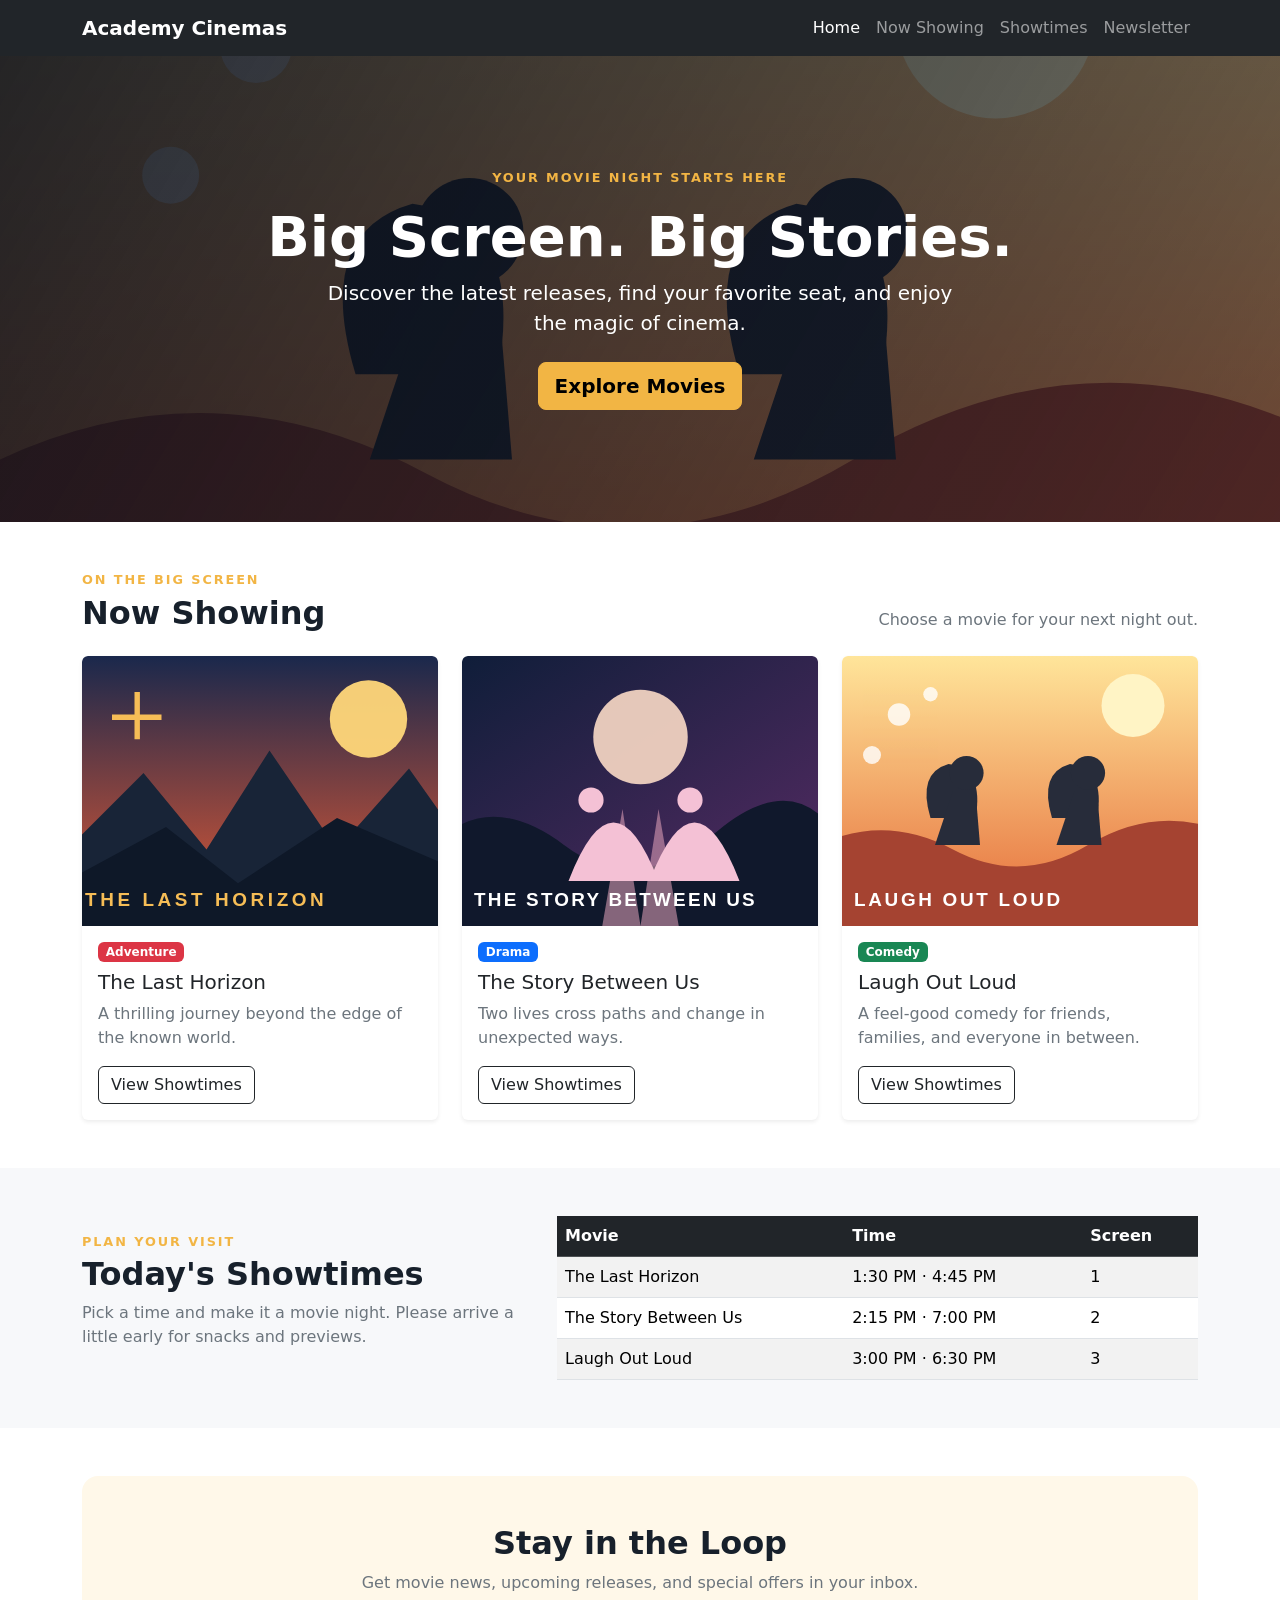
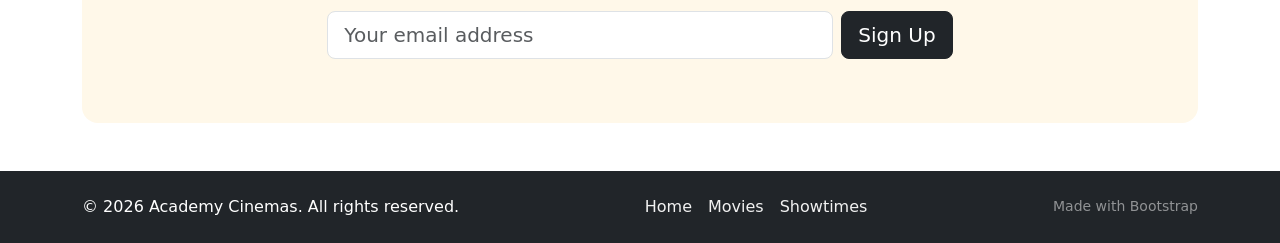
==== Academy-Cinemas-Images-Fixed/index.html @ 25c60b33 "Update Academy Cinemas Bootstrap project with local images" ====
<!doctype html>
<html lang="en">
<head>
  <meta charset="utf-8"><meta name="viewport" content="width=device-width, initial-scale=1">
  <title>Academy Cinemas | Now Showing</title>
  <link href="https://cdn.jsdelivr.net/npm/bootstrap@5.3.3/dist/css/bootstrap.min.css" rel="stylesheet">
  <link rel="stylesheet" href="styles.css">
</head><body>
<nav class="navbar navbar-expand-lg navbar-dark bg-dark sticky-top"><div class="container"><a class="navbar-brand fw-bold" href="#home">Academy Cinemas</a><button class="navbar-toggler" type="button" data-bs-toggle="collapse" data-bs-target="#mainNav" aria-controls="mainNav" aria-expanded="false" aria-label="Toggle navigation"><span class="navbar-toggler-icon"></span></button><div class="collapse navbar-collapse" id="mainNav"><ul class="navbar-nav ms-auto"><li class="nav-item"><a class="nav-link active" href="#home">Home</a></li><li class="nav-item"><a class="nav-link" href="#movies">Now Showing</a></li><li class="nav-item"><a class="nav-link" href="#showtimes">Showtimes</a></li><li class="nav-item"><a class="nav-link" href="#newsletter">Newsletter</a></li></ul></div></div></nav>
<header id="home" class="hero-section"><div class="container text-center"><p class="hero-eyebrow">Your movie night starts here</p><h1 class="display-4 fw-bold">Big Screen. Big Stories.</h1><p class="lead mx-auto hero-copy">Discover the latest releases, find your favorite seat, and enjoy the magic of cinema.</p><a href="#movies" class="btn btn-warning btn-lg fw-semibold mt-2">Explore Movies</a></div></header>
<main><section id="movies" class="container py-5"><div class="d-flex flex-column flex-md-row align-items-md-end justify-content-between mb-4 gap-2"><div><p class="section-kicker mb-1">On the big screen</p><h2 class="fw-bold mb-0">Now Showing</h2></div><p class="text-secondary mb-0">Choose a movie for your next night out.</p></div><div class="row g-4">
<div class="col-12 col-sm-6 col-lg-4"><article class="card movie-card h-100 shadow-sm"><img src="images/movie1.svg" class="card-img-top movie-poster" alt="Illustrated adventure movie poster showing mountains and a glowing sun"><div class="card-body d-flex flex-column"><span class="badge text-bg-danger align-self-start mb-2">Adventure</span><h3 class="card-title h5">The Last Horizon</h3><p class="card-text text-secondary">A thrilling journey beyond the edge of the known world.</p><div class="mt-auto"><a href="#showtimes" class="btn btn-outline-dark">View Showtimes</a></div></div></article></div>
<div class="col-12 col-sm-6 col-lg-4"><article class="card movie-card h-100 shadow-sm"><img src="images/movie2.svg" class="card-img-top movie-poster" alt="Illustrated romantic drama poster with two figures beneath a moon"><div class="card-body d-flex flex-column"><span class="badge text-bg-primary align-self-start mb-2">Drama</span><h3 class="card-title h5">The Story Between Us</h3><p class="card-text text-secondary">Two lives cross paths and change in unexpected ways.</p><div class="mt-auto"><a href="#showtimes" class="btn btn-outline-dark">View Showtimes</a></div></div></article></div>
<div class="col-12 col-sm-6 col-lg-4"><article class="card movie-card h-100 shadow-sm"><img src="images/movie3.svg" class="card-img-top movie-poster" alt="Illustrated comedy poster with two playful characters"><div class="card-body d-flex flex-column"><span class="badge text-bg-success align-self-start mb-2">Comedy</span><h3 class="card-title h5">Laugh Out Loud</h3><p class="card-text text-secondary">A feel-good comedy for friends, families, and everyone in between.</p><div class="mt-auto"><a href="#showtimes" class="btn btn-outline-dark">View Showtimes</a></div></div></article></div></div></section>
<section id="showtimes" class="showtimes-section py-5"><div class="container"><div class="row align-items-center g-4"><div class="col-lg-5"><p class="section-kicker mb-1">Plan your visit</p><h2 class="fw-bold">Today's Showtimes</h2><p class="text-secondary">Pick a time and make it a movie night. Please arrive a little early for snacks and previews.</p></div><div class="col-lg-7"><div class="table-responsive"><table class="table table-striped table-hover align-middle mb-0"><thead class="table-dark"><tr><th>Movie</th><th>Time</th><th>Screen</th></tr></thead><tbody><tr><td>The Last Horizon</td><td>1:30 PM · 4:45 PM</td><td>1</td></tr><tr><td>The Story Between Us</td><td>2:15 PM · 7:00 PM</td><td>2</td></tr><tr><td>Laugh Out Loud</td><td>3:00 PM · 6:30 PM</td><td>3</td></tr></tbody></table></div></div></div></div></section>
<section id="newsletter" class="container py-5"><div class="newsletter-box rounded-4 p-4 p-md-5 text-center"><h2 class="fw-bold">Stay in the Loop</h2><p class="text-secondary">Get movie news, upcoming releases, and special offers in your inbox.</p><form class="row g-2 justify-content-center" onsubmit="event.preventDefault(); document.getElementById('signupMessage').textContent='Thanks for signing up!';"><div class="col-12 col-md-6"><label for="emailInput" class="visually-hidden">Email address</label><input id="emailInput" type="email" class="form-control form-control-lg" placeholder="Your email address" required></div><div class="col-12 col-md-auto"><button class="btn btn-dark btn-lg w-100" type="submit">Sign Up</button></div></form><p id="signupMessage" class="small mt-3 mb-0" aria-live="polite"></p></div></section></main>
<footer class="bg-dark text-white py-4"><div class="container d-flex flex-column flex-md-row justify-content-between align-items-center gap-2"><p class="mb-0">&copy; 2026 Academy Cinemas. All rights reserved.</p><div class="d-flex gap-3"><a class="footer-link" href="#home">Home</a><a class="footer-link" href="#movies">Movies</a><a class="footer-link" href="#showtimes">Showtimes</a></div><p class="small text-white-50 mb-0">Made with Bootstrap</p></div></footer>
<script src="https://cdn.jsdelivr.net/npm/bootstrap@5.3.3/dist/js/bootstrap.bundle.min.js"></script></body></html>
---- Academy-Cinemas-Images-Fixed/styles.css ----
:root{--cinema-ink:#17202b;--cinema-gold:#f2b544;--cinema-light:#f7f8fa}html{scroll-behavior:smooth}body{color:var(--cinema-ink)}.hero-section{background:linear-gradient(120deg,rgba(8,14,25,.88),rgba(8,14,25,.56)),url('images/movie3.svg') center/cover;color:white;padding:7rem 0}.hero-eyebrow,.section-kicker{text-transform:uppercase;letter-spacing:.15em;font-size:.8rem;font-weight:700;color:var(--cinema-gold)}.hero-copy{max-width:650px}.btn-warning{background-color:var(--cinema-gold);border-color:var(--cinema-gold)}.movie-card{border:0;overflow:hidden;transition:transform .25s ease,box-shadow .25s ease}.movie-card:hover{transform:translateY(-6px);box-shadow:0 1rem 2rem rgba(0,0,0,.15)!important}.movie-poster{height:270px;object-fit:cover}.showtimes-section{background:var(--cinema-light)}.newsletter-box{background:#fff8e9}.footer-link{color:#f1f1f1;text-decoration:none}.footer-link:hover{color:var(--cinema-gold);text-decoration:underline}@media(max-width:575.98px){.hero-section{padding:5rem 0}.hero-section h1{font-size:2.5rem}.movie-poster{height:220px}}
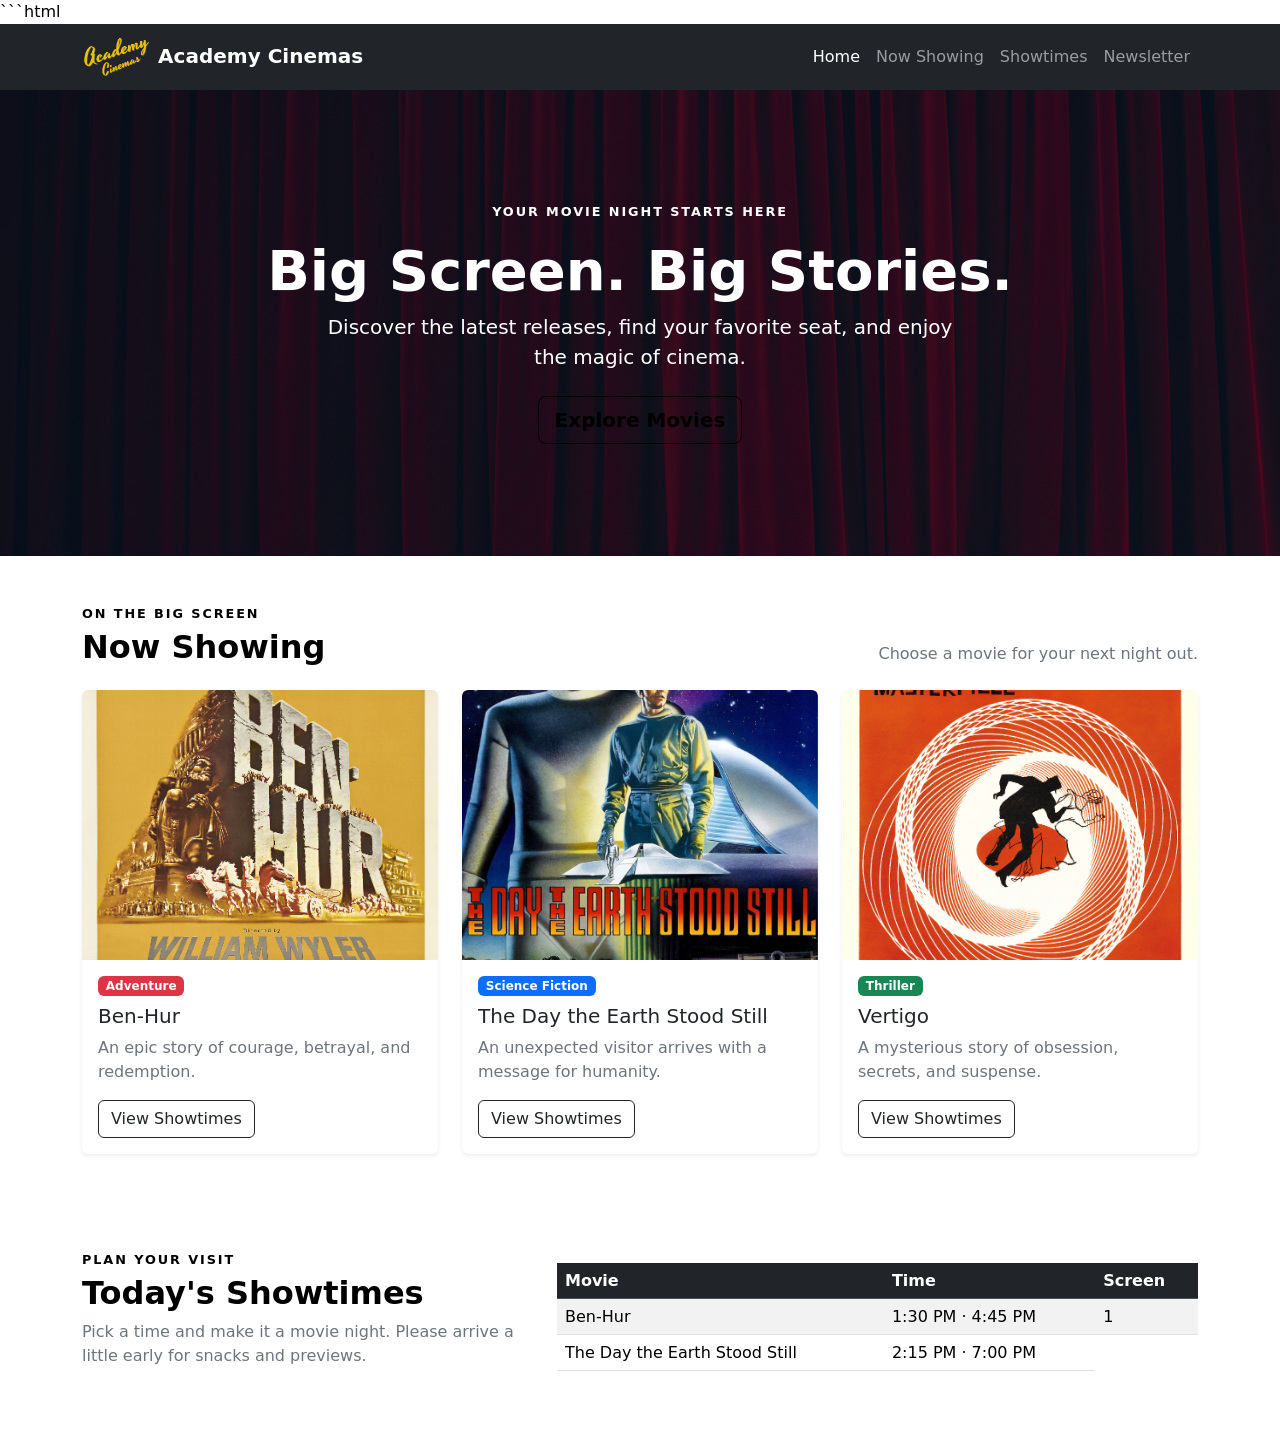
==== commit be21ab2b: "Update Academy Cinemas with instructor images" ====
--- a/Academy-Cinemas-Images-Fixed/index.html
+++ b/Academy-Cinemas-Images-Fixed/index.html
@@ -1,18 +1,159 @@
+```html
 <!doctype html>
 <html lang="en">
 <head>
-  <meta charset="utf-8"><meta name="viewport" content="width=device-width, initial-scale=1">
+  <meta charset="utf-8">
+  <meta name="viewport" content="width=device-width, initial-scale=1">
   <title>Academy Cinemas | Now Showing</title>
+
   <link href="https://cdn.jsdelivr.net/npm/bootstrap@5.3.3/dist/css/bootstrap.min.css" rel="stylesheet">
   <link rel="stylesheet" href="styles.css">
-</head><body>
-<nav class="navbar navbar-expand-lg navbar-dark bg-dark sticky-top"><div class="container"><a class="navbar-brand fw-bold" href="#home">Academy Cinemas</a><button class="navbar-toggler" type="button" data-bs-toggle="collapse" data-bs-target="#mainNav" aria-controls="mainNav" aria-expanded="false" aria-label="Toggle navigation"><span class="navbar-toggler-icon"></span></button><div class="collapse navbar-collapse" id="mainNav"><ul class="navbar-nav ms-auto"><li class="nav-item"><a class="nav-link active" href="#home">Home</a></li><li class="nav-item"><a class="nav-link" href="#movies">Now Showing</a></li><li class="nav-item"><a class="nav-link" href="#showtimes">Showtimes</a></li><li class="nav-item"><a class="nav-link" href="#newsletter">Newsletter</a></li></ul></div></div></nav>
-<header id="home" class="hero-section"><div class="container text-center"><p class="hero-eyebrow">Your movie night starts here</p><h1 class="display-4 fw-bold">Big Screen. Big Stories.</h1><p class="lead mx-auto hero-copy">Discover the latest releases, find your favorite seat, and enjoy the magic of cinema.</p><a href="#movies" class="btn btn-warning btn-lg fw-semibold mt-2">Explore Movies</a></div></header>
-<main><section id="movies" class="container py-5"><div class="d-flex flex-column flex-md-row align-items-md-end justify-content-between mb-4 gap-2"><div><p class="section-kicker mb-1">On the big screen</p><h2 class="fw-bold mb-0">Now Showing</h2></div><p class="text-secondary mb-0">Choose a movie for your next night out.</p></div><div class="row g-4">
-<div class="col-12 col-sm-6 col-lg-4"><article class="card movie-card h-100 shadow-sm"><img src="images/movie1.svg" class="card-img-top movie-poster" alt="Illustrated adventure movie poster showing mountains and a glowing sun"><div class="card-body d-flex flex-column"><span class="badge text-bg-danger align-self-start mb-2">Adventure</span><h3 class="card-title h5">The Last Horizon</h3><p class="card-text text-secondary">A thrilling journey beyond the edge of the known world.</p><div class="mt-auto"><a href="#showtimes" class="btn btn-outline-dark">View Showtimes</a></div></div></article></div>
-<div class="col-12 col-sm-6 col-lg-4"><article class="card movie-card h-100 shadow-sm"><img src="images/movie2.svg" class="card-img-top movie-poster" alt="Illustrated romantic drama poster with two figures beneath a moon"><div class="card-body d-flex flex-column"><span class="badge text-bg-primary align-self-start mb-2">Drama</span><h3 class="card-title h5">The Story Between Us</h3><p class="card-text text-secondary">Two lives cross paths and change in unexpected ways.</p><div class="mt-auto"><a href="#showtimes" class="btn btn-outline-dark">View Showtimes</a></div></div></article></div>
-<div class="col-12 col-sm-6 col-lg-4"><article class="card movie-card h-100 shadow-sm"><img src="images/movie3.svg" class="card-img-top movie-poster" alt="Illustrated comedy poster with two playful characters"><div class="card-body d-flex flex-column"><span class="badge text-bg-success align-self-start mb-2">Comedy</span><h3 class="card-title h5">Laugh Out Loud</h3><p class="card-text text-secondary">A feel-good comedy for friends, families, and everyone in between.</p><div class="mt-auto"><a href="#showtimes" class="btn btn-outline-dark">View Showtimes</a></div></div></article></div></div></section>
-<section id="showtimes" class="showtimes-section py-5"><div class="container"><div class="row align-items-center g-4"><div class="col-lg-5"><p class="section-kicker mb-1">Plan your visit</p><h2 class="fw-bold">Today's Showtimes</h2><p class="text-secondary">Pick a time and make it a movie night. Please arrive a little early for snacks and previews.</p></div><div class="col-lg-7"><div class="table-responsive"><table class="table table-striped table-hover align-middle mb-0"><thead class="table-dark"><tr><th>Movie</th><th>Time</th><th>Screen</th></tr></thead><tbody><tr><td>The Last Horizon</td><td>1:30 PM · 4:45 PM</td><td>1</td></tr><tr><td>The Story Between Us</td><td>2:15 PM · 7:00 PM</td><td>2</td></tr><tr><td>Laugh Out Loud</td><td>3:00 PM · 6:30 PM</td><td>3</td></tr></tbody></table></div></div></div></div></section>
-<section id="newsletter" class="container py-5"><div class="newsletter-box rounded-4 p-4 p-md-5 text-center"><h2 class="fw-bold">Stay in the Loop</h2><p class="text-secondary">Get movie news, upcoming releases, and special offers in your inbox.</p><form class="row g-2 justify-content-center" onsubmit="event.preventDefault(); document.getElementById('signupMessage').textContent='Thanks for signing up!';"><div class="col-12 col-md-6"><label for="emailInput" class="visually-hidden">Email address</label><input id="emailInput" type="email" class="form-control form-control-lg" placeholder="Your email address" required></div><div class="col-12 col-md-auto"><button class="btn btn-dark btn-lg w-100" type="submit">Sign Up</button></div></form><p id="signupMessage" class="small mt-3 mb-0" aria-live="polite"></p></div></section></main>
-<footer class="bg-dark text-white py-4"><div class="container d-flex flex-column flex-md-row justify-content-between align-items-center gap-2"><p class="mb-0">&copy; 2026 Academy Cinemas. All rights reserved.</p><div class="d-flex gap-3"><a class="footer-link" href="#home">Home</a><a class="footer-link" href="#movies">Movies</a><a class="footer-link" href="#showtimes">Showtimes</a></div><p class="small text-white-50 mb-0">Made with Bootstrap</p></div></footer>
-<script src="https://cdn.jsdelivr.net/npm/bootstrap@5.3.3/dist/js/bootstrap.bundle.min.js"></script></body></html>+</head>
+
+<body>
+
+<nav class="navbar navbar-expand-lg navbar-dark bg-dark sticky-top">
+  <div class="container">
+    <a class="navbar-brand fw-bold" href="#home">
+      <img src="images/logo.png" alt="Academy Cinemas Logo" height="40">
+      Academy Cinemas
+    </a>
+
+    <button class="navbar-toggler" type="button" data-bs-toggle="collapse"
+      data-bs-target="#mainNav" aria-controls="mainNav"
+      aria-expanded="false" aria-label="Toggle navigation">
+      <span class="navbar-toggler-icon"></span>
+    </button>
+
+    <div class="collapse navbar-collapse" id="mainNav">
+      <ul class="navbar-nav ms-auto">
+        <li class="nav-item"><a class="nav-link active" href="#home">Home</a></li>
+        <li class="nav-item"><a class="nav-link" href="#movies">Now Showing</a></li>
+        <li class="nav-item"><a class="nav-link" href="#showtimes">Showtimes</a></li>
+        <li class="nav-item"><a class="nav-link" href="#newsletter">Newsletter</a></li>
+      </ul>
+    </div>
+  </div>
+</nav>
+
+<header id="home" class="hero-section">
+  <div class="container text-center">
+    <p class="hero-eyebrow">Your movie night starts here</p>
+    <h1 class="display-4 fw-bold">Big Screen. Big Stories.</h1>
+    <p class="lead mx-auto hero-copy">
+      Discover the latest releases, find your favorite seat, and enjoy the magic of cinema.
+    </p>
+    <a href="#movies" class="btn btn-warning btn-lg fw-semibold mt-2">Explore Movies</a>
+  </div>
+</header>
+
+<main>
+
+<section id="movies" class="container py-5">
+
+  <div class="d-flex flex-column flex-md-row align-items-md-end justify-content-between mb-4 gap-2">
+    <div>
+      <p class="section-kicker mb-1">On the big screen</p>
+      <h2 class="fw-bold mb-0">Now Showing</h2>
+    </div>
+    <p class="text-secondary mb-0">Choose a movie for your next night out.</p>
+  </div>
+
+  <div class="row g-4">
+
+    <div class="col-12 col-sm-6 col-lg-4">
+      <article class="card movie-card h-100 shadow-sm">
+        <img src="images/ben-hur.jpg"
+          class="card-img-top movie-poster"
+          alt="Ben-Hur movie poster">
+
+        <div class="card-body d-flex flex-column">
+          <span class="badge text-bg-danger align-self-start mb-2">Adventure</span>
+          <h3 class="card-title h5">Ben-Hur</h3>
+          <p class="card-text text-secondary">
+            An epic story of courage, betrayal, and redemption.
+          </p>
+
+          <div class="mt-auto">
+            <a href="#showtimes" class="btn btn-outline-dark">View Showtimes</a>
+          </div>
+        </div>
+      </article>
+    </div>
+
+    <div class="col-12 col-sm-6 col-lg-4">
+      <article class="card movie-card h-100 shadow-sm">
+        <img src="images/earth-stood-still.jpg"
+          class="card-img-top movie-poster"
+          alt="The Day the Earth Stood Still movie poster">
+
+        <div class="card-body d-flex flex-column">
+          <span class="badge text-bg-primary align-self-start mb-2">Science Fiction</span>
+          <h3 class="card-title h5">The Day the Earth Stood Still</h3>
+          <p class="card-text text-secondary">
+            An unexpected visitor arrives with a message for humanity.
+          </p>
+
+          <div class="mt-auto">
+            <a href="#showtimes" class="btn btn-outline-dark">View Showtimes</a>
+          </div>
+        </div>
+      </article>
+    </div>
+
+    <div class="col-12 col-sm-6 col-lg-4">
+      <article class="card movie-card h-100 shadow-sm">
+        <img src="images/vertigo.jpg"
+          class="card-img-top movie-poster"
+          alt="Vertigo movie poster">
+
+        <div class="card-body d-flex flex-column">
+          <span class="badge text-bg-success align-self-start mb-2">Thriller</span>
+          <h3 class="card-title h5">Vertigo</h3>
+          <p class="card-text text-secondary">
+            A mysterious story of obsession, secrets, and suspense.
+          </p>
+
+          <div class="mt-auto">
+            <a href="#showtimes" class="btn btn-outline-dark">View Showtimes</a>
+          </div>
+        </div>
+      </article>
+    </div>
+
+  </div>
+</section>
+
+<section id="showtimes" class="showtimes-section py-5">
+  <div class="container">
+    <div class="row align-items-center g-4">
+
+      <div class="col-lg-5">
+        <p class="section-kicker mb-1">Plan your visit</p>
+        <h2 class="fw-bold">Today's Showtimes</h2>
+        <p class="text-secondary">
+          Pick a time and make it a movie night. Please arrive a little early for snacks and previews.
+        </p>
+      </div>
+
+      <div class="col-lg-7">
+        <div class="table-responsive">
+          <table class="table table-striped table-hover align-middle mb-0">
+            <thead class="table-dark">
+              <tr>
+                <th>Movie</th>
+                <th>Time</th>
+                <th>Screen</th>
+              </tr>
+            </thead>
+
+            <tbody>
+              <tr>
+                <td>Ben-Hur</td>
+                <td>1:30 PM · 4:45 PM</td>
+                <td>1</td>
+              </tr>
+
+              <tr>
+                <td>The Day the Earth Stood Still</td>
+                <td>2:15 PM · 7:00 PM</td
--- a/Academy-Cinemas-Images-Fixed/styles.css
+++ b/Academy-Cinemas-Images-Fixed/styles.css
@@ -1 +1,92 @@
-:root{--cinema-ink:#17202b;--cinema-gold:#f2b544;--cinema-light:#f7f8fa}html{scroll-behavior:smooth}body{color:var(--cinema-ink)}.hero-section{background:linear-gradient(120deg,rgba(8,14,25,.88),rgba(8,14,25,.56)),url('images/movie3.svg') center/cover;color:white;padding:7rem 0}.hero-eyebrow,.section-kicker{text-transform:uppercase;letter-spacing:.15em;font-size:.8rem;font-weight:700;color:var(--cinema-gold)}.hero-copy{max-width:650px}.btn-warning{background-color:var(--cinema-gold);border-color:var(--cinema-gold)}.movie-card{border:0;overflow:hidden;transition:transform .25s ease,box-shadow .25s ease}.movie-card:hover{transform:translateY(-6px);box-shadow:0 1rem 2rem rgba(0,0,0,.15)!important}.movie-poster{height:270px;object-fit:cover}.showtimes-section{background:var(--cinema-light)}.newsletter-box{background:#fff8e9}.footer-link{color:#f1f1f1;text-decoration:none}.footer-link:hover{color:var(--cinema-gold);text-decoration:underline}@media(max-width:575.98px){.hero-section{padding:5rem 0}.hero-section h1{font-size:2.5rem}.movie-poster{height:220px}}+```css
+:root {
+  --cinema-ink: #17202b;
+  --cinema-gold: #f2b544;
+  --cinema-light: #f7f8fa;
+}
+
+html {
+  scroll-behavior: smooth;
+}
+
+body {
+  color: var(--cinema-ink);
+}
+
+.hero-section {
+  background: linear-gradient(
+      120deg,
+      rgba(8, 14, 25, 0.88),
+      rgba(8, 14, 25, 0.56)
+    ),
+    url('images/theater-curtains.jpg') center/cover;
+  color: white;
+  padding: 7rem 0;
+}
+
+.hero-eyebrow,
+.section-kicker {
+  text-transform: uppercase;
+  letter-spacing: 0.15em;
+  font-size: 0.8rem;
+  font-weight: 700;
+  color: var(--cinema-gold);
+}
+
+.hero-copy {
+  max-width: 650px;
+}
+
+.btn-warning {
+  background-color: var(--cinema-gold);
+  border-color: var(--cinema-gold);
+}
+
+.movie-card {
+  border: 0;
+  overflow: hidden;
+  transition: transform 0.25s ease, box-shadow 0.25s ease;
+}
+
+.movie-card:hover {
+  transform: translateY(-6px);
+  box-shadow: 0 1rem 2rem rgba(0, 0, 0, 0.15) !important;
+}
+
+.movie-poster {
+  height: 270px;
+  object-fit: cover;
+}
+
+.showtimes-section {
+  background: var(--cinema-light);
+}
+
+.newsletter-box {
+  background: #fff8e9;
+}
+
+.footer-link {
+  color: #f1f1f1;
+  text-decoration: none;
+}
+
+.footer-link:hover {
+  color: var(--cinema-gold);
+  text-decoration: underline;
+}
+
+@media (max-width: 575.98px) {
+  .hero-section {
+    padding: 5rem 0;
+  }
+
+  .hero-section h1 {
+    font-size: 2.5rem;
+  }
+
+  .movie-poster {
+    height: 220px;
+  }
+}
+```
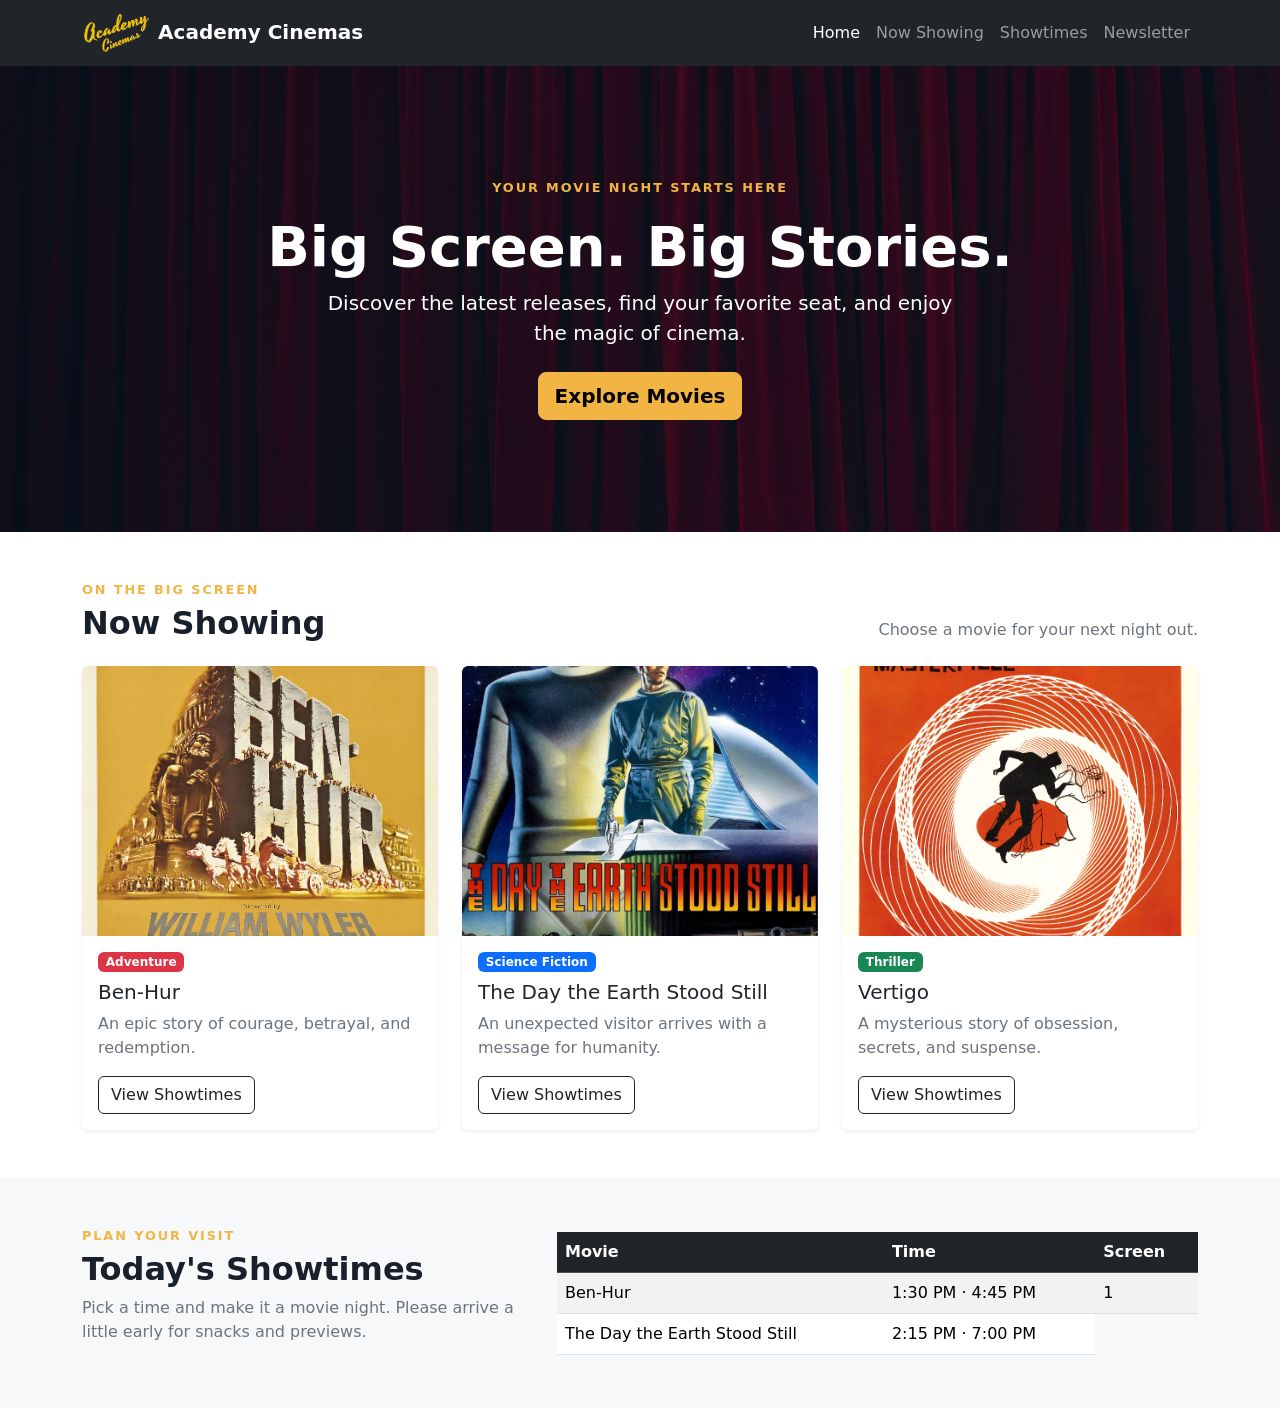
==== commit 8a234775: "Complete merge and resolve conflicts" ====
--- a/Academy-Cinemas-Images-Fixed/index.html
+++ b/Academy-Cinemas-Images-Fixed/index.html
@@ -1,4 +1,3 @@
-```html
 <!doctype html>
 <html lang="en">
 <head>
@@ -156,4 +155,4 @@
 
               <tr>
                 <td>The Day the Earth Stood Still</td>
-                <td>2:15 PM · 7:00 PM</td+                <td>2:15 PM · 7:00 PM</td
--- a/Academy-Cinemas-Images-Fixed/styles.css
+++ b/Academy-Cinemas-Images-Fixed/styles.css
@@ -1,4 +1,3 @@
-```css
 :root {
   --cinema-ink: #17202b;
   --cinema-gold: #f2b544;
@@ -89,4 +88,3 @@
     height: 220px;
   }
 }
-```
